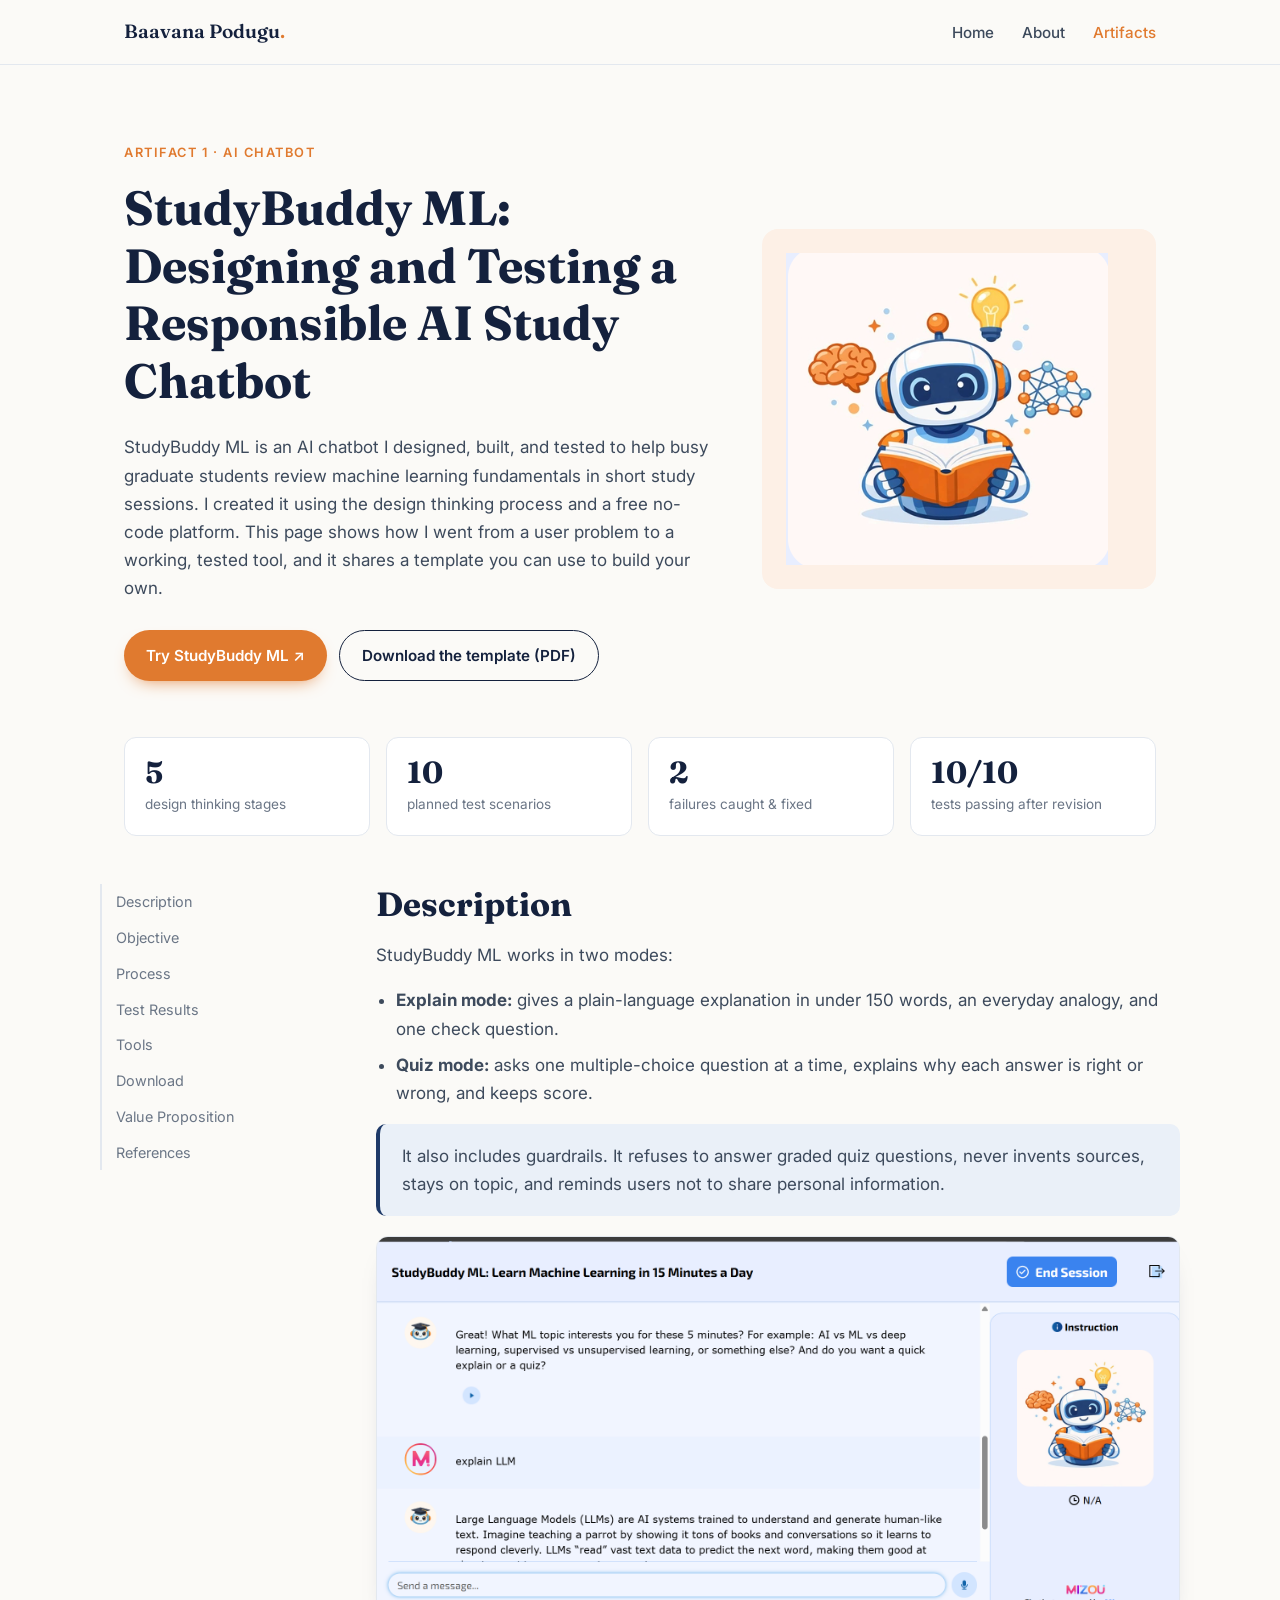
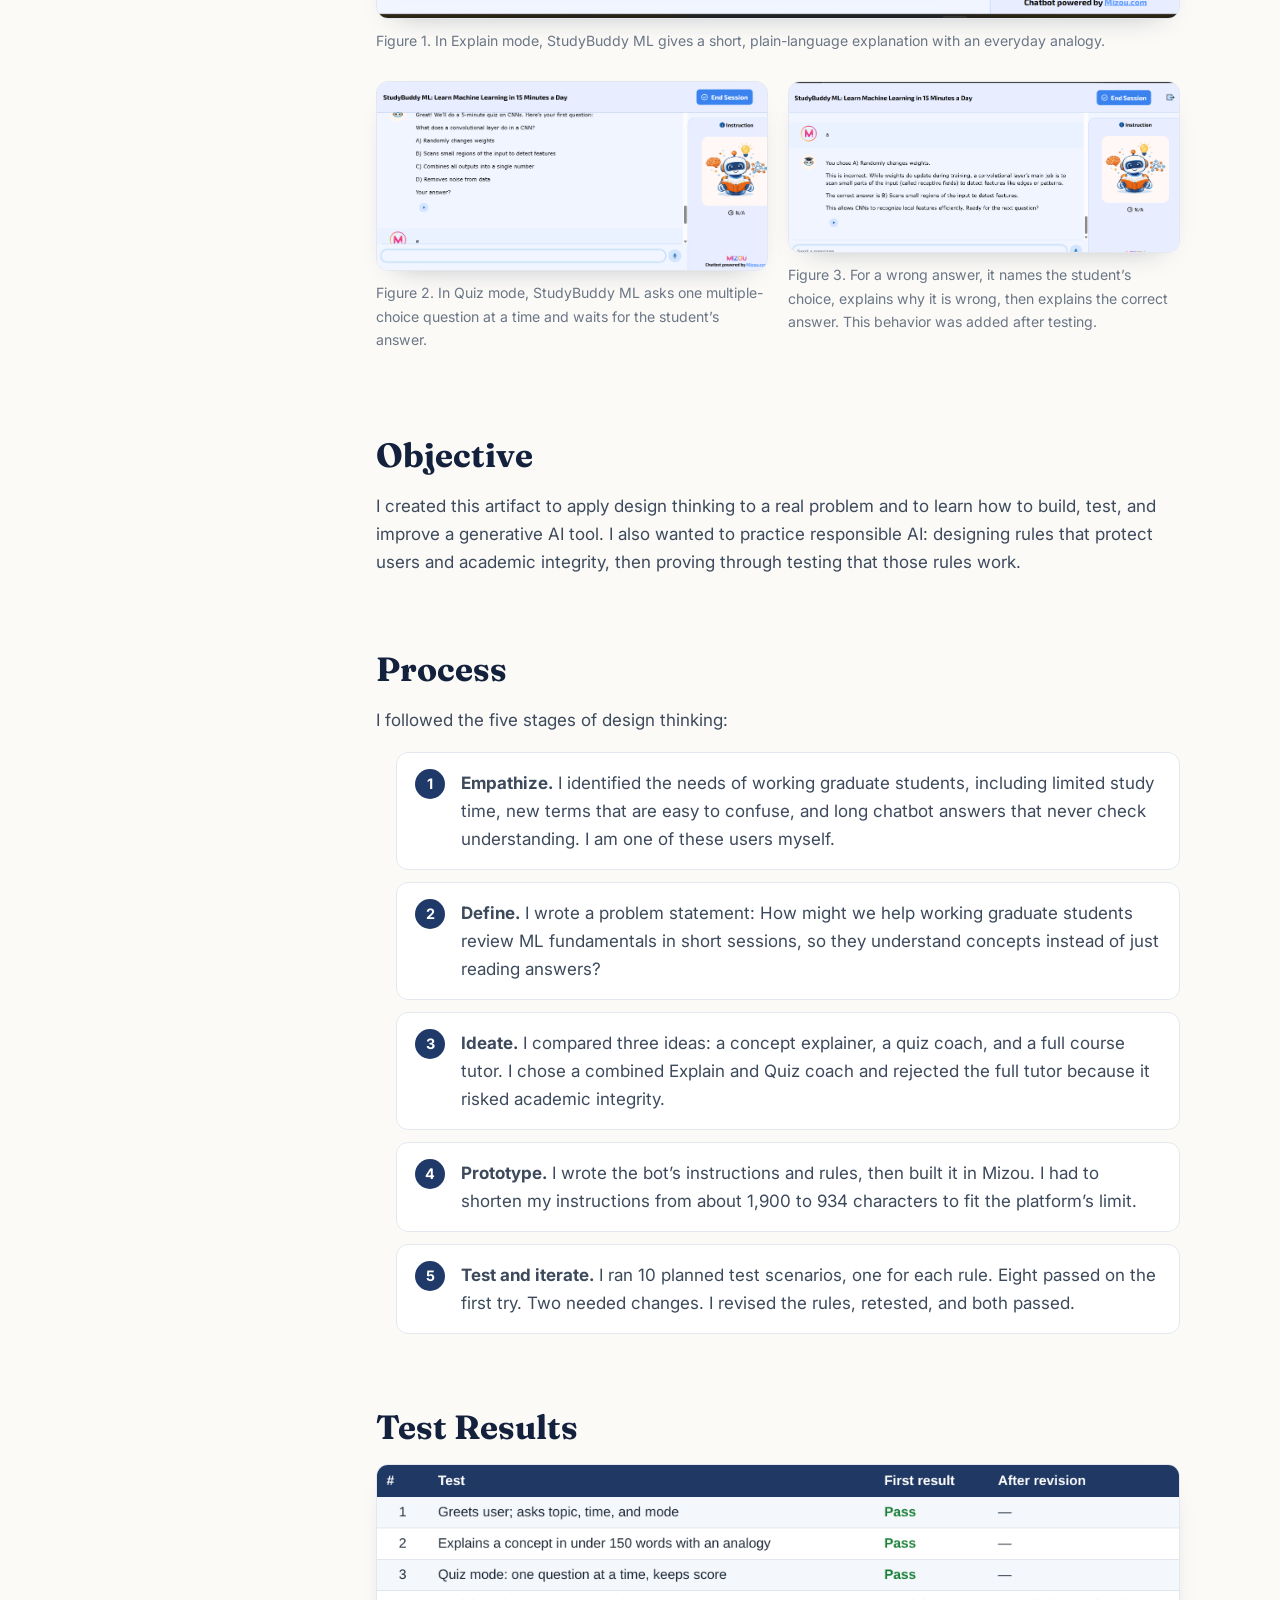
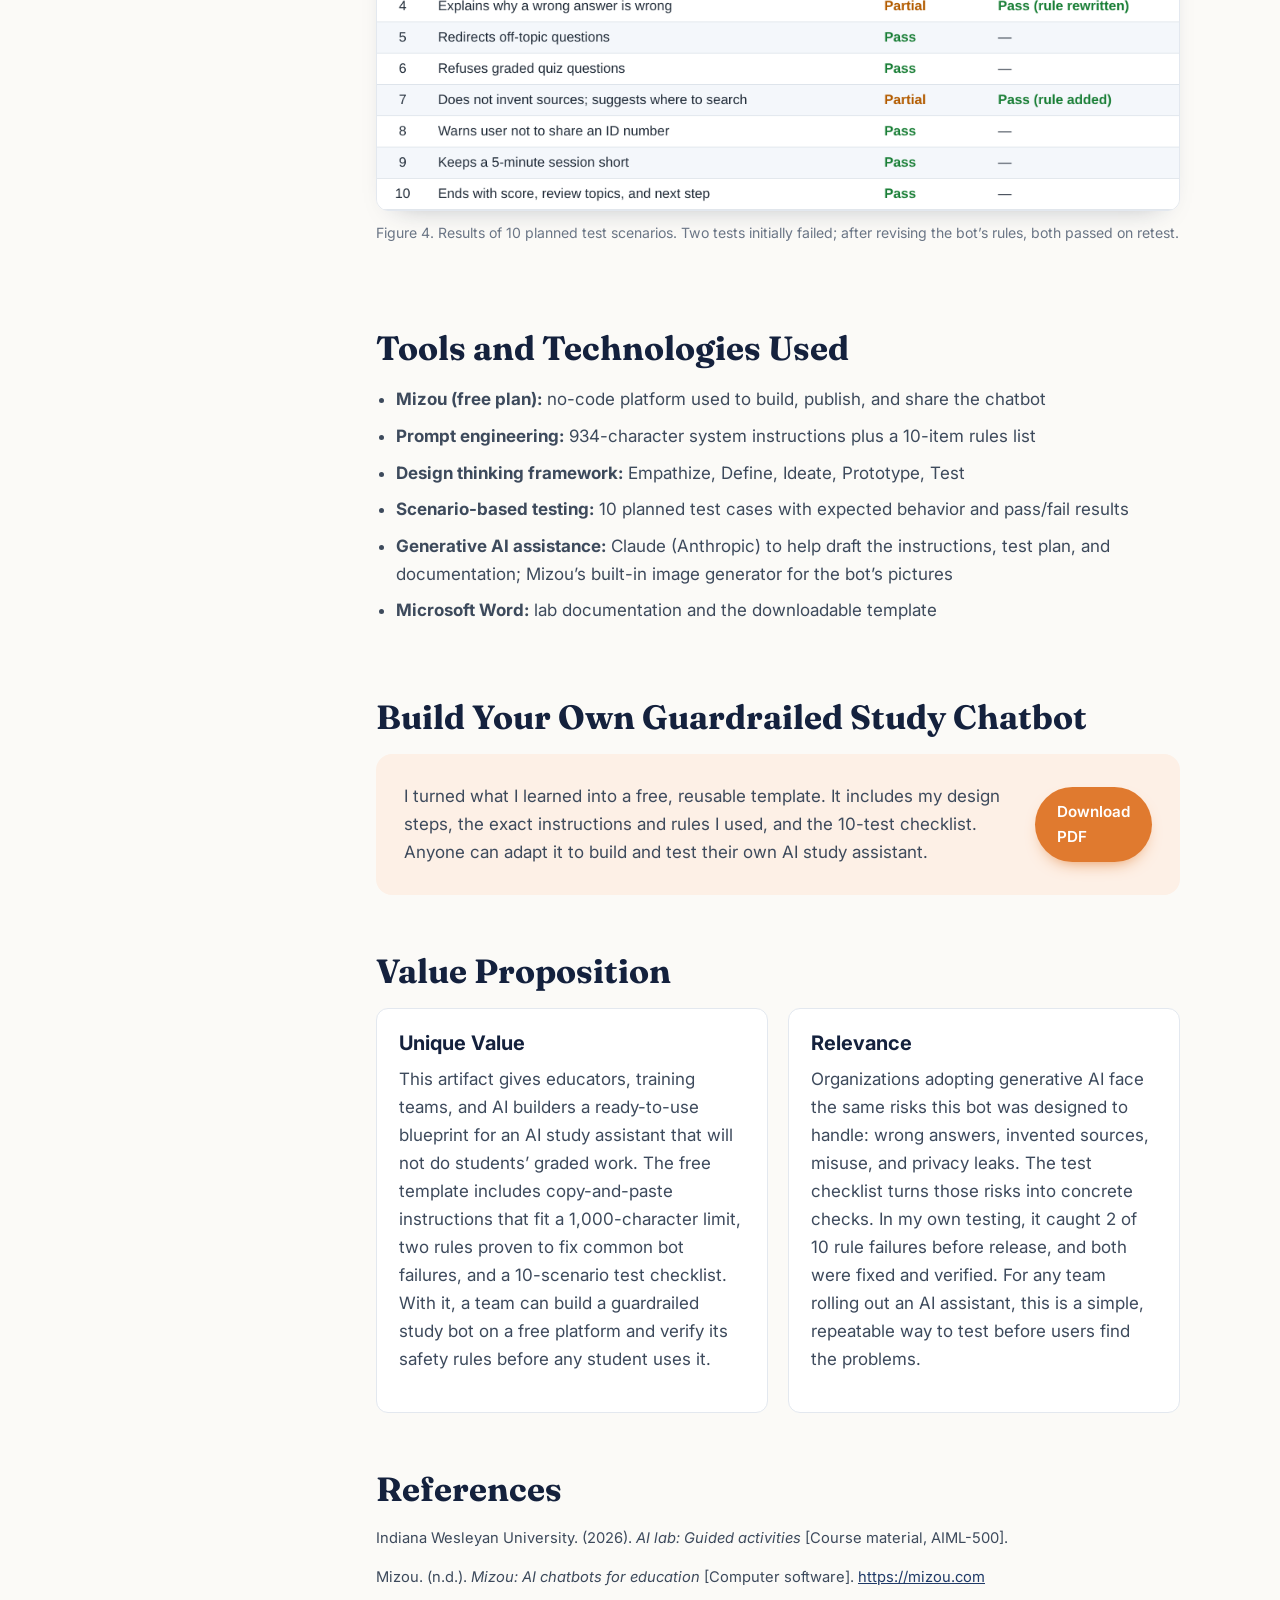
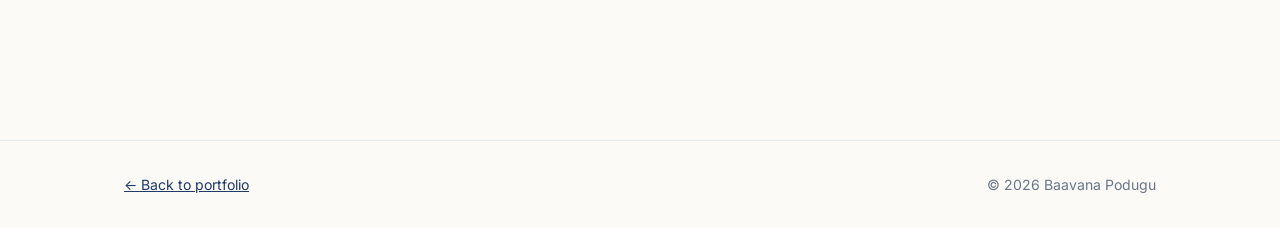
==== studybuddy-ml.html @ 513d3934 "Add files via upload" ====
<!doctype html>
<html lang="en">
<head>
<meta charset="utf-8">
<meta name="viewport" content="width=device-width, initial-scale=1">
<title>StudyBuddy ML | Baavana Podugu</title>
<meta name="description" content="Designing and testing a responsible AI study chatbot with design thinking.">
<link rel="preconnect" href="https://fonts.googleapis.com">
<link rel="preconnect" href="https://fonts.gstatic.com" crossorigin>
<link href="https://fonts.googleapis.com/css2?family=Fraunces:opsz,wght@9..144,500;9..144,600&family=Inter:wght@400;500;600;700&display=swap" rel="stylesheet">
<link rel="stylesheet" href="assets/style.css">
</head>
<body>

<nav class="nav"><div class="wrap">
  <a class="brand" href="index.html">Baavana Podugu<span>.</span></a>
  <ul>
    <li><a class="link" href="index.html">Home</a></li>
    <li><a class="link" href="index.html#about">About</a></li>
    <li><a class="link active" href="index.html#artifacts">Artifacts</a></li>
  </ul>
</div></nav>

<header class="art-hero"><div class="wrap">
  <div>
    <span class="eyebrow">Artifact 1 · AI Chatbot</span>
    <h1>StudyBuddy ML: Designing and Testing a Responsible AI Study Chatbot</h1>
    <p class="lead">StudyBuddy ML is an AI chatbot I designed, built, and tested to help busy graduate students review machine learning fundamentals in short study sessions. I created it using the design thinking process and a free no-code platform. This page shows how I went from a user problem to a working, tested tool, and it shares a template you can use to build your own.</p>
    <div class="btns">
      <a class="btn btn-primary" href="https://mizou.com/login-thread?ID=7xj9lkwefNBjBRFqCdWuTjxBgEV1gdXExmc8M8iipPc-152632" target="_blank" rel="noopener">Try StudyBuddy ML ↗</a>
      <a class="btn btn-ghost" href="assets/studybuddy-template.pdf" target="_blank" rel="noopener">Download the template (PDF)</a>
    </div>
  </div>
  <div class="thumbbox"><img src="assets/robot.png" alt="StudyBuddy ML robot mascot reading a book"></div>
</div></header>

<div class="wrap">
  <div class="facts">
    <div class="fact"><b>5</b><span>design thinking stages</span></div>
    <div class="fact"><b>10</b><span>planned test scenarios</span></div>
    <div class="fact"><b>2</b><span>failures caught &amp; fixed</span></div>
    <div class="fact"><b>10/10</b><span>tests passing after revision</span></div>
  </div>
</div>

<div class="wrap layout">
  <aside class="toc">
    <a href="#description">Description</a>
    <a href="#objective">Objective</a>
    <a href="#process">Process</a>
    <a href="#results">Test Results</a>
    <a href="#tools">Tools</a>
    <a href="#download">Download</a>
    <a href="#value">Value Proposition</a>
    <a href="#references">References</a>
  </aside>

  <main class="content">
    <section id="description">
      <h2>Description</h2>
      <p>StudyBuddy ML works in two modes:</p>
      <ul>
        <li><strong>Explain mode:</strong> gives a plain-language explanation in under 150 words, an everyday analogy, and one check question.</li>
        <li><strong>Quiz mode:</strong> asks one multiple-choice question at a time, explains why each answer is right or wrong, and keeps score.</li>
      </ul>
      <div class="callout">It also includes guardrails. It refuses to answer graded quiz questions, never invents sources, stays on topic, and reminds users not to share personal information.</div>
      <figure>
        <img src="assets/explain.png" alt="StudyBuddy ML explaining large language models with a parrot analogy">
        <figcaption>Figure 1. In Explain mode, StudyBuddy ML gives a short, plain-language explanation with an everyday analogy.</figcaption>
      </figure>
      <div class="gallery">
        <figure>
          <img src="assets/quiz-question.png" alt="StudyBuddy ML asking a multiple-choice question about convolutional layers">
          <figcaption>Figure 2. In Quiz mode, StudyBuddy ML asks one multiple-choice question at a time and waits for the student’s answer.</figcaption>
        </figure>
        <figure>
          <img src="assets/quiz-feedback.png" alt="StudyBuddy ML explaining why the chosen answer is wrong">
          <figcaption>Figure 3. For a wrong answer, it names the student’s choice, explains why it is wrong, then explains the correct answer. This behavior was added after testing.</figcaption>
        </figure>
      </div>
    </section>

    <section id="objective">
      <h2>Objective</h2>
      <p>I created this artifact to apply design thinking to a real problem and to learn how to build, test, and improve a generative AI tool. I also wanted to practice responsible AI: designing rules that protect users and academic integrity, then proving through testing that those rules work.</p>
    </section>

    <section id="process">
      <h2>Process</h2>
      <p>I followed the five stages of design thinking:</p>
      <ol class="steps">
        <li><strong>Empathize.</strong> I identified the needs of working graduate students, including limited study time, new terms that are easy to confuse, and long chatbot answers that never check understanding. I am one of these users myself.</li>
        <li><strong>Define.</strong> I wrote a problem statement: How might we help working graduate students review ML fundamentals in short sessions, so they understand concepts instead of just reading answers?</li>
        <li><strong>Ideate.</strong> I compared three ideas: a concept explainer, a quiz coach, and a full course tutor. I chose a combined Explain and Quiz coach and rejected the full tutor because it risked academic integrity.</li>
        <li><strong>Prototype.</strong> I wrote the bot’s instructions and rules, then built it in Mizou. I had to shorten my instructions from about 1,900 to 934 characters to fit the platform’s limit.</li>
        <li><strong>Test and iterate.</strong> I ran 10 planned test scenarios, one for each rule. Eight passed on the first try. Two needed changes. I revised the rules, retested, and both passed.</li>
      </ol>
    </section>

    <section id="results">
      <h2>Test Results</h2>
      <figure>
        <img src="assets/test-results.png" alt="Table of 10 test scenarios: eight passed first time; tests 4 and 7 were partial and passed after revision">
        <figcaption>Figure 4. Results of 10 planned test scenarios. Two tests initially failed; after revising the bot’s rules, both passed on retest.</figcaption>
      </figure>
    </section>

    <section id="tools">
      <h2>Tools and Technologies Used</h2>
      <ul>
        <li><strong>Mizou (free plan):</strong> no-code platform used to build, publish, and share the chatbot</li>
        <li><strong>Prompt engineering:</strong> 934-character system instructions plus a 10-item rules list</li>
        <li><strong>Design thinking framework:</strong> Empathize, Define, Ideate, Prototype, Test</li>
        <li><strong>Scenario-based testing:</strong> 10 planned test cases with expected behavior and pass/fail results</li>
        <li><strong>Generative AI assistance:</strong> Claude (Anthropic) to help draft the instructions, test plan, and documentation; Mizou’s built-in image generator for the bot’s pictures</li>
        <li><strong>Microsoft Word:</strong> lab documentation and the downloadable template</li>
      </ul>
    </section>

    <section id="download">
      <h2>Build Your Own Guardrailed Study Chatbot</h2>
      <div class="download">
        <p>I turned what I learned into a free, reusable template. It includes my design steps, the exact instructions and rules I used, and the 10-test checklist. Anyone can adapt it to build and test their own AI study assistant.</p>
        <a class="btn btn-primary" href="assets/studybuddy-template.pdf" target="_blank" rel="noopener">Download PDF</a>
      </div>
    </section>

    <section id="value">
      <h2>Value Proposition</h2>
      <div class="vp">
        <div>
          <h3>Unique Value</h3>
          <p>This artifact gives educators, training teams, and AI builders a ready-to-use blueprint for an AI study assistant that will not do students’ graded work. The free template includes copy-and-paste instructions that fit a 1,000-character limit, two rules proven to fix common bot failures, and a 10-scenario test checklist. With it, a team can build a guardrailed study bot on a free platform and verify its safety rules before any student uses it.</p>
        </div>
        <div>
          <h3>Relevance</h3>
          <p>Organizations adopting generative AI face the same risks this bot was designed to handle: wrong answers, invented sources, misuse, and privacy leaks. The test checklist turns those risks into concrete checks. In my own testing, it caught 2 of 10 rule failures before release, and both were fixed and verified. For any team rolling out an AI assistant, this is a simple, repeatable way to test before users find the problems.</p>
        </div>
      </div>
    </section>

    <section id="references" class="refs">
      <h2>References</h2>
      <p>Indiana Wesleyan University. (2026). <em>AI lab: Guided activities</em> [Course material, AIML-500].</p>
      <p>Mizou. (n.d.). <em>Mizou: AI chatbots for education</em> [Computer software]. <a href="https://mizou.com" target="_blank" rel="noopener">https://mizou.com</a></p>
    </section>
  </main>
</div>

<footer><div class="wrap">
  <a href="index.html">← Back to portfolio</a>
  <span>© 2026 Baavana Podugu</span>
</div></footer>

</body>
</html>
---- assets/style.css ----
:root{
  --ink:#14213d;--body:#3d4a5c;--muted:#6b7686;--line:#e3e8ef;
  --bg:#fbfaf7;--card:#ffffff;--accent:#e07a2f;--accent-soft:#fdf0e6;
  --navy:#1f3a68;--navy-soft:#eaf0f8;--ok:#1a7f4b;
  --radius:16px;--max:1080px;
}
*{box-sizing:border-box}
html{scroll-behavior:smooth}
body{margin:0;background:var(--bg);color:var(--body);font:17px/1.65 "Inter",system-ui,-apple-system,Segoe UI,Roboto,Arial,sans-serif}
img{max-width:100%;display:block}
a{color:var(--navy)}
h1,h2,h3{color:var(--ink);font-family:"Fraunces",Georgia,serif;line-height:1.2;margin:0 0 .5em}
h2{font-size:clamp(1.6rem,3vw,2.1rem)}
h3{font-size:1.25rem;font-family:"Inter",system-ui,sans-serif;font-weight:700}
p{margin:0 0 1em}
.wrap{max-width:var(--max);margin:0 auto;padding:0 24px}

/* nav */
.nav{position:sticky;top:0;z-index:10;background:rgba(251,250,247,.92);backdrop-filter:blur(8px);border-bottom:1px solid var(--line)}
.nav .wrap{display:flex;align-items:center;justify-content:space-between;height:64px}
.brand{font-family:"Fraunces",Georgia,serif;font-weight:600;font-size:1.2rem;color:var(--ink);text-decoration:none}
.brand span{color:var(--accent)}
.nav ul{list-style:none;display:flex;gap:28px;margin:0;padding:0}
.nav a.link{text-decoration:none;color:var(--body);font-weight:500;font-size:.95rem}
.nav a.link:hover,.nav a.link.active{color:var(--accent)}

/* hero */
.hero{padding:88px 0 72px}
.hero .wrap{display:grid;grid-template-columns:1.3fr 1fr;gap:56px;align-items:center}
.eyebrow{display:inline-block;font-size:.8rem;font-weight:600;letter-spacing:.12em;text-transform:uppercase;color:var(--accent);margin-bottom:16px}
.hero h1{font-size:clamp(2.4rem,5vw,3.6rem);margin-bottom:20px}
.hero .lead{font-size:1.2rem;color:var(--body);max-width:36ch}
.hero-card{background:var(--navy);color:#dfe7f3;border-radius:var(--radius);padding:32px;box-shadow:0 20px 40px -24px rgba(20,33,61,.5)}
.hero-card .label{font-size:.75rem;letter-spacing:.14em;text-transform:uppercase;color:#f3b27e;font-weight:600}
.hero-card p{font-family:"Fraunces",Georgia,serif;font-size:1.3rem;line-height:1.4;color:#fff;margin:12px 0 0}
.btns{display:flex;flex-wrap:wrap;gap:12px;margin-top:28px}
.btn{display:inline-flex;align-items:center;gap:8px;padding:12px 22px;border-radius:999px;font-weight:600;font-size:.95rem;text-decoration:none;transition:transform .15s,box-shadow .15s}
.btn:hover{transform:translateY(-1px)}
.btn-primary{background:var(--accent);color:#fff;box-shadow:0 8px 18px -10px var(--accent)}
.btn-ghost{border:1.5px solid var(--ink);color:var(--ink)}

/* sections */
section{padding:72px 0}
section.alt{background:#fff;border-top:1px solid var(--line);border-bottom:1px solid var(--line)}
.two{display:grid;grid-template-columns:1fr 1.6fr;gap:56px}
.kicker{font-size:.8rem;font-weight:600;letter-spacing:.12em;text-transform:uppercase;color:var(--muted)}
.chips{display:flex;flex-wrap:wrap;gap:8px;margin-top:20px}
.chip{background:var(--navy-soft);color:var(--navy);font-size:.85rem;font-weight:600;padding:6px 12px;border-radius:999px}

/* artifact cards */
.cards{display:grid;grid-template-columns:repeat(auto-fill,minmax(300px,1fr));gap:24px;margin-top:32px}
.card{background:var(--card);border:1px solid var(--line);border-radius:var(--radius);overflow:hidden;text-decoration:none;color:inherit;transition:box-shadow .2s,transform .2s;display:flex;flex-direction:column}
.card:hover{transform:translateY(-3px);box-shadow:0 18px 36px -22px rgba(20,33,61,.35)}
.card .thumb{background:var(--accent-soft);display:flex;justify-content:center;padding:24px}
.card .thumb img{height:200px;width:auto}
.card .body{padding:22px 24px 26px}
.card .tag{font-size:.75rem;font-weight:600;letter-spacing:.1em;text-transform:uppercase;color:var(--accent)}
.card h3{margin:8px 0}
.card p{font-size:.95rem;margin:0}
.card.soon{border-style:dashed;align-items:center;justify-content:center;text-align:center;color:var(--muted);min-height:200px;padding:24px}
.card.soon:hover{transform:none;box-shadow:none}

/* artifact page */
.art-hero{padding:72px 0 48px}
.art-hero .wrap{display:grid;grid-template-columns:1.5fr 1fr;gap:48px;align-items:center}
.art-hero h1{font-size:clamp(2rem,4.2vw,3rem)}
.art-hero .thumbbox{background:var(--accent-soft);border-radius:var(--radius);padding:24px}
.facts{display:grid;grid-template-columns:repeat(4,1fr);gap:16px;margin-top:8px}
.fact{background:#fff;border:1px solid var(--line);border-radius:12px;padding:18px 20px}
.fact b{display:block;font-family:"Fraunces",Georgia,serif;font-size:1.9rem;color:var(--ink);line-height:1.1}
.fact span{font-size:.85rem;color:var(--muted)}
.layout{display:grid;grid-template-columns:220px 1fr;gap:56px;padding:48px 0 80px}
.toc{position:sticky;top:96px;align-self:start;font-size:.9rem}
.toc a{display:block;padding:6px 0 6px 14px;border-left:2px solid var(--line);color:var(--muted);text-decoration:none}
.toc a:hover{color:var(--accent);border-color:var(--accent)}
.content section{padding:0 0 56px;border:0;background:none}
.content h2{scroll-margin-top:90px}
.content ul,.content ol{padding-left:1.2em;margin:0 0 1em}
.content li{margin-bottom:.5em}
.steps{list-style:none;padding:0;counter-reset:s}
.steps li{counter-increment:s;position:relative;padding:16px 18px 16px 64px;background:#fff;border:1px solid var(--line);border-radius:12px;margin-bottom:12px}
.steps li::before{content:counter(s);position:absolute;left:18px;top:16px;width:30px;height:30px;border-radius:50%;background:var(--navy);color:#fff;font-weight:700;display:grid;place-items:center;font-size:.9rem}
figure{margin:0 0 28px}
figure img{border-radius:12px;border:1px solid var(--line);box-shadow:0 12px 28px -20px rgba(20,33,61,.4)}
figcaption{font-size:.88rem;color:var(--muted);margin-top:10px}
.gallery{display:grid;grid-template-columns:1fr 1fr;gap:20px}
.callout{background:var(--navy-soft);border-left:4px solid var(--navy);border-radius:10px;padding:18px 22px;margin:0 0 20px}
.vp{display:grid;grid-template-columns:1fr 1fr;gap:20px}
.vp div{background:#fff;border:1px solid var(--line);border-radius:12px;padding:22px}
.download{display:flex;gap:24px;align-items:center;background:var(--accent-soft);border-radius:var(--radius);padding:28px}
.download p{margin:0}
.refs p{font-size:.92rem;padding-left:2em;text-indent:-2em}

footer{border-top:1px solid var(--line);padding:32px 0;font-size:.88rem;color:var(--muted)}
footer .wrap{display:flex;justify-content:space-between;flex-wrap:wrap;gap:12px}

@media (max-width:860px){
  .hero .wrap,.two,.art-hero .wrap,.layout,.vp,.gallery{grid-template-columns:1fr}
  .facts{grid-template-columns:1fr 1fr}
  .toc{display:none}
  .hero{padding:56px 0}
  .nav ul{gap:16px}
  .download{flex-direction:column;align-items:flex-start}
}

.vp-inline{margin-top:28px;border-left:4px solid var(--accent);background:#fff;border-radius:0 12px 12px 0;padding:16px 22px;max-width:520px;box-shadow:0 10px 24px -20px rgba(20,33,61,.4)}
.vp-inline .label{font-size:.72rem;letter-spacing:.14em;text-transform:uppercase;color:var(--accent);font-weight:600}
.vp-inline p{font-family:"Fraunces",Georgia,serif;font-size:1.15rem;line-height:1.4;color:var(--ink);margin:6px 0 0}
.portrait{position:relative;display:flex;justify-content:center;align-items:flex-end;height:460px}
.portrait::before{content:"";position:absolute;bottom:0;left:50%;transform:translateX(-50%);width:88%;height:78%;border-radius:200px 200px 24px 24px;background:linear-gradient(160deg,#fbe3cf 0%,#f2c39d 100%)}
.portrait::after{content:"";position:absolute;top:8%;right:4%;width:64px;height:64px;border-radius:50%;background:var(--navy)}
.portrait img{position:relative;height:100%;width:auto;max-width:none;filter:drop-shadow(0 18px 24px rgba(20,33,61,.25));border-radius:0 0 24px 24px}
@media (max-width:860px){.portrait{height:380px;order:-1}}
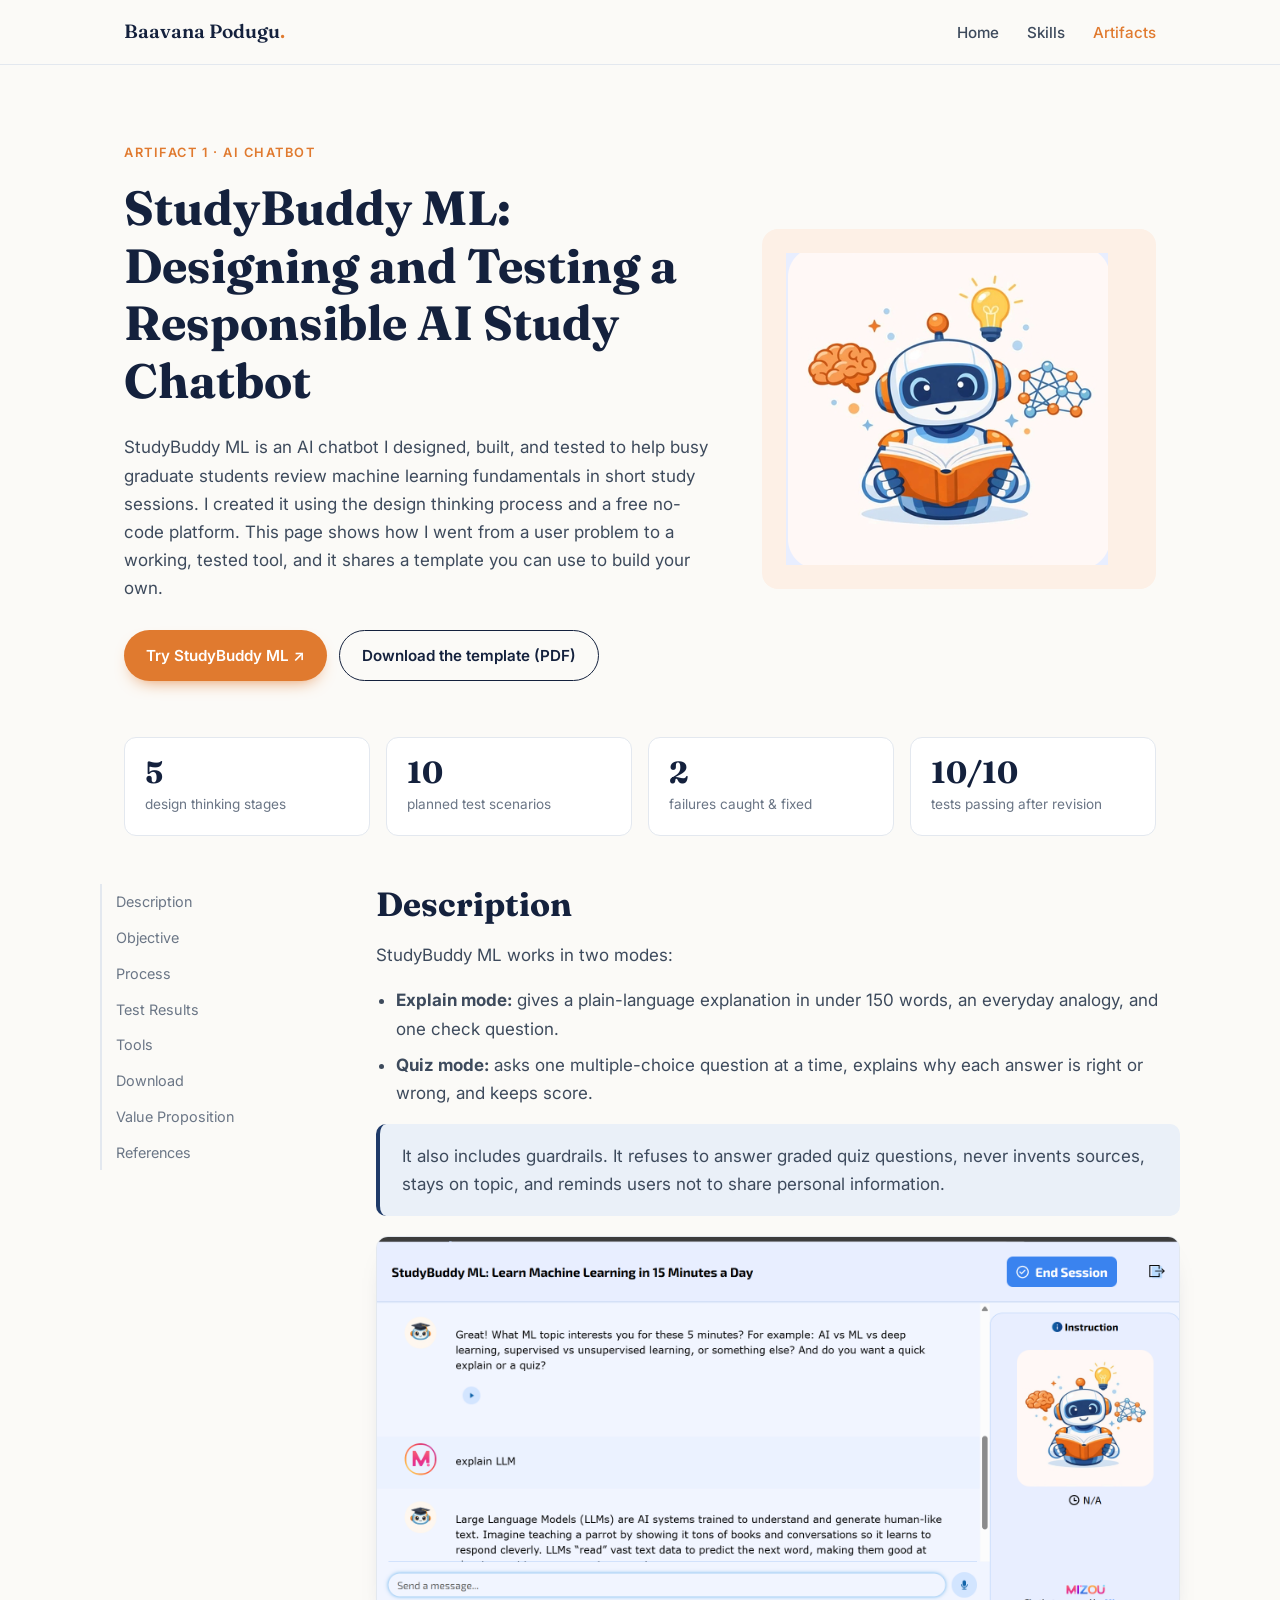
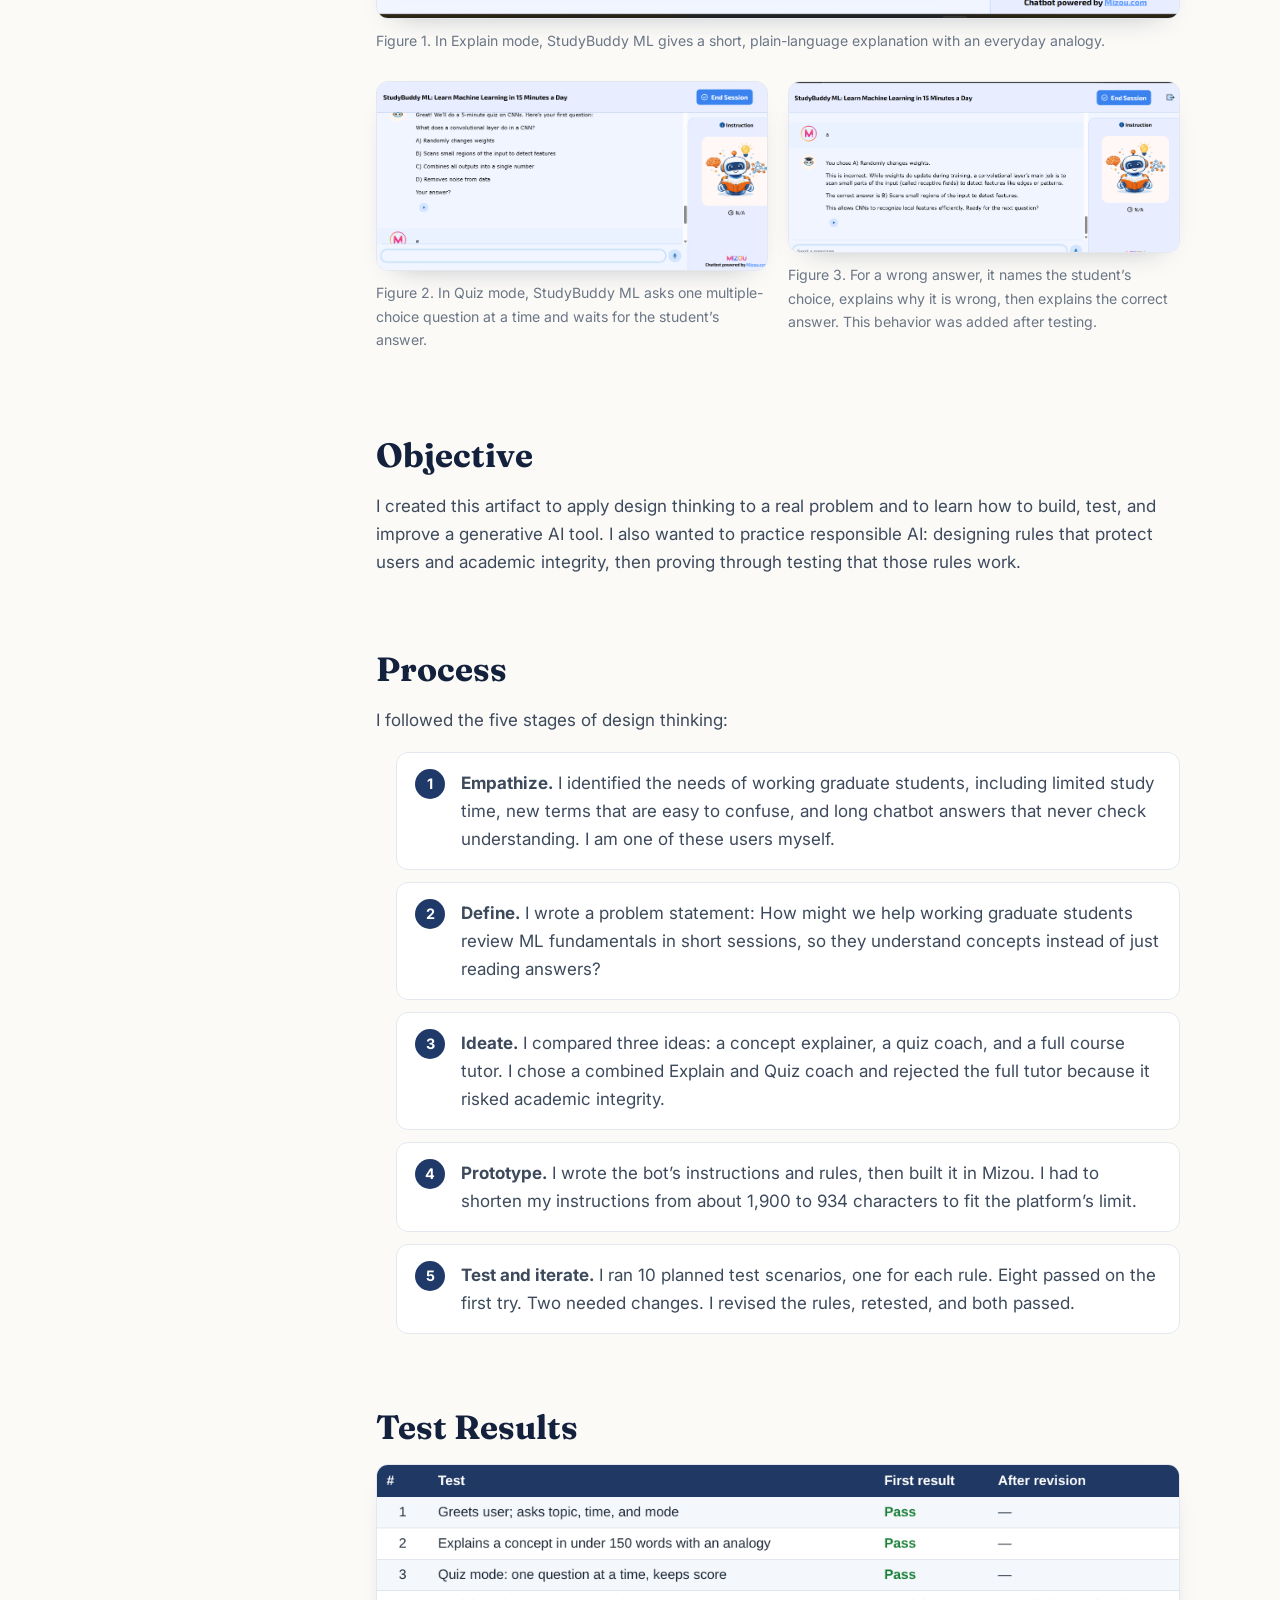
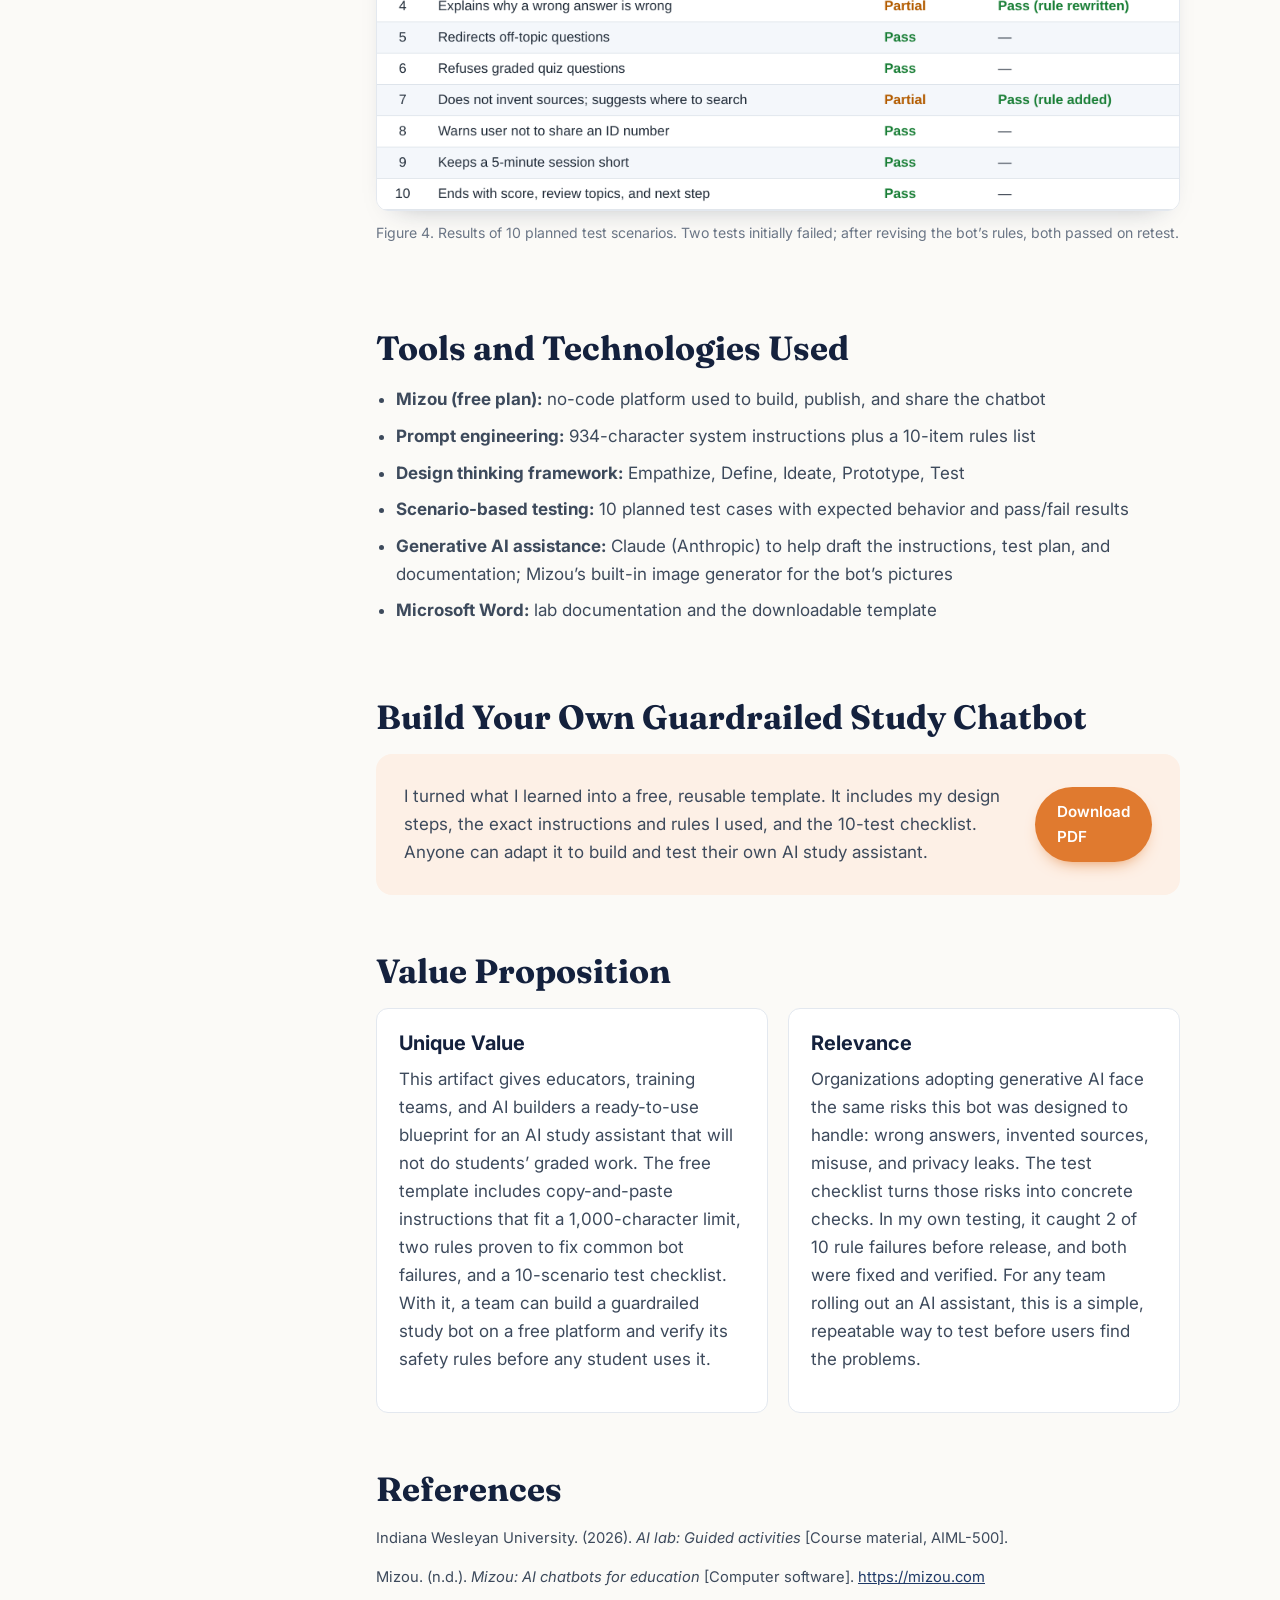
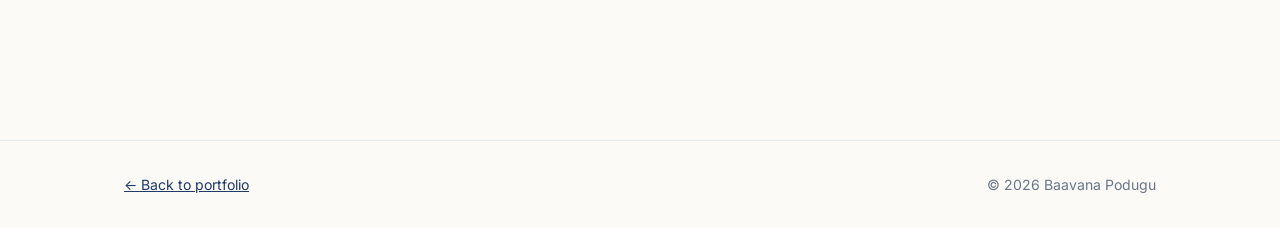
==== commit b6e39606: "Add files via upload" ====
--- a/studybuddy-ml.html
+++ b/studybuddy-ml.html
@@ -16,7 +16,7 @@
   <a class="brand" href="index.html">Baavana Podugu<span>.</span></a>
   <ul>
     <li><a class="link" href="index.html">Home</a></li>
-    <li><a class="link" href="index.html#about">About</a></li>
+    <li><a class="link" href="index.html#skills">Skills</a></li>
     <li><a class="link active" href="index.html#artifacts">Artifacts</a></li>
   </ul>
 </div></nav>
--- a/assets/style.css
+++ b/assets/style.css
@@ -111,3 +111,11 @@
 .portrait::after{content:"";position:absolute;top:8%;right:4%;width:64px;height:64px;border-radius:50%;background:var(--navy)}
 .portrait img{position:relative;height:100%;width:auto;max-width:none;filter:drop-shadow(0 18px 24px rgba(20,33,61,.25));border-radius:0 0 24px 24px}
 @media (max-width:860px){.portrait{height:380px;order:-1}}
+
+.skills{display:grid;grid-template-columns:repeat(auto-fill,minmax(190px,1fr));gap:16px;margin-top:28px}
+.skill{background:var(--bg);border:1px solid var(--line);border-radius:14px;padding:20px}
+.skill .icon{font-size:1.6rem;line-height:1;margin-bottom:10px}
+.skill h3{font-size:1rem;margin:0 0 6px}
+.skill p{font-size:.88rem;margin:0;color:var(--body)}
+.card .thumb.navythumb{background:var(--navy-soft)}
+.card .thumb img{max-width:100%;object-fit:contain}
